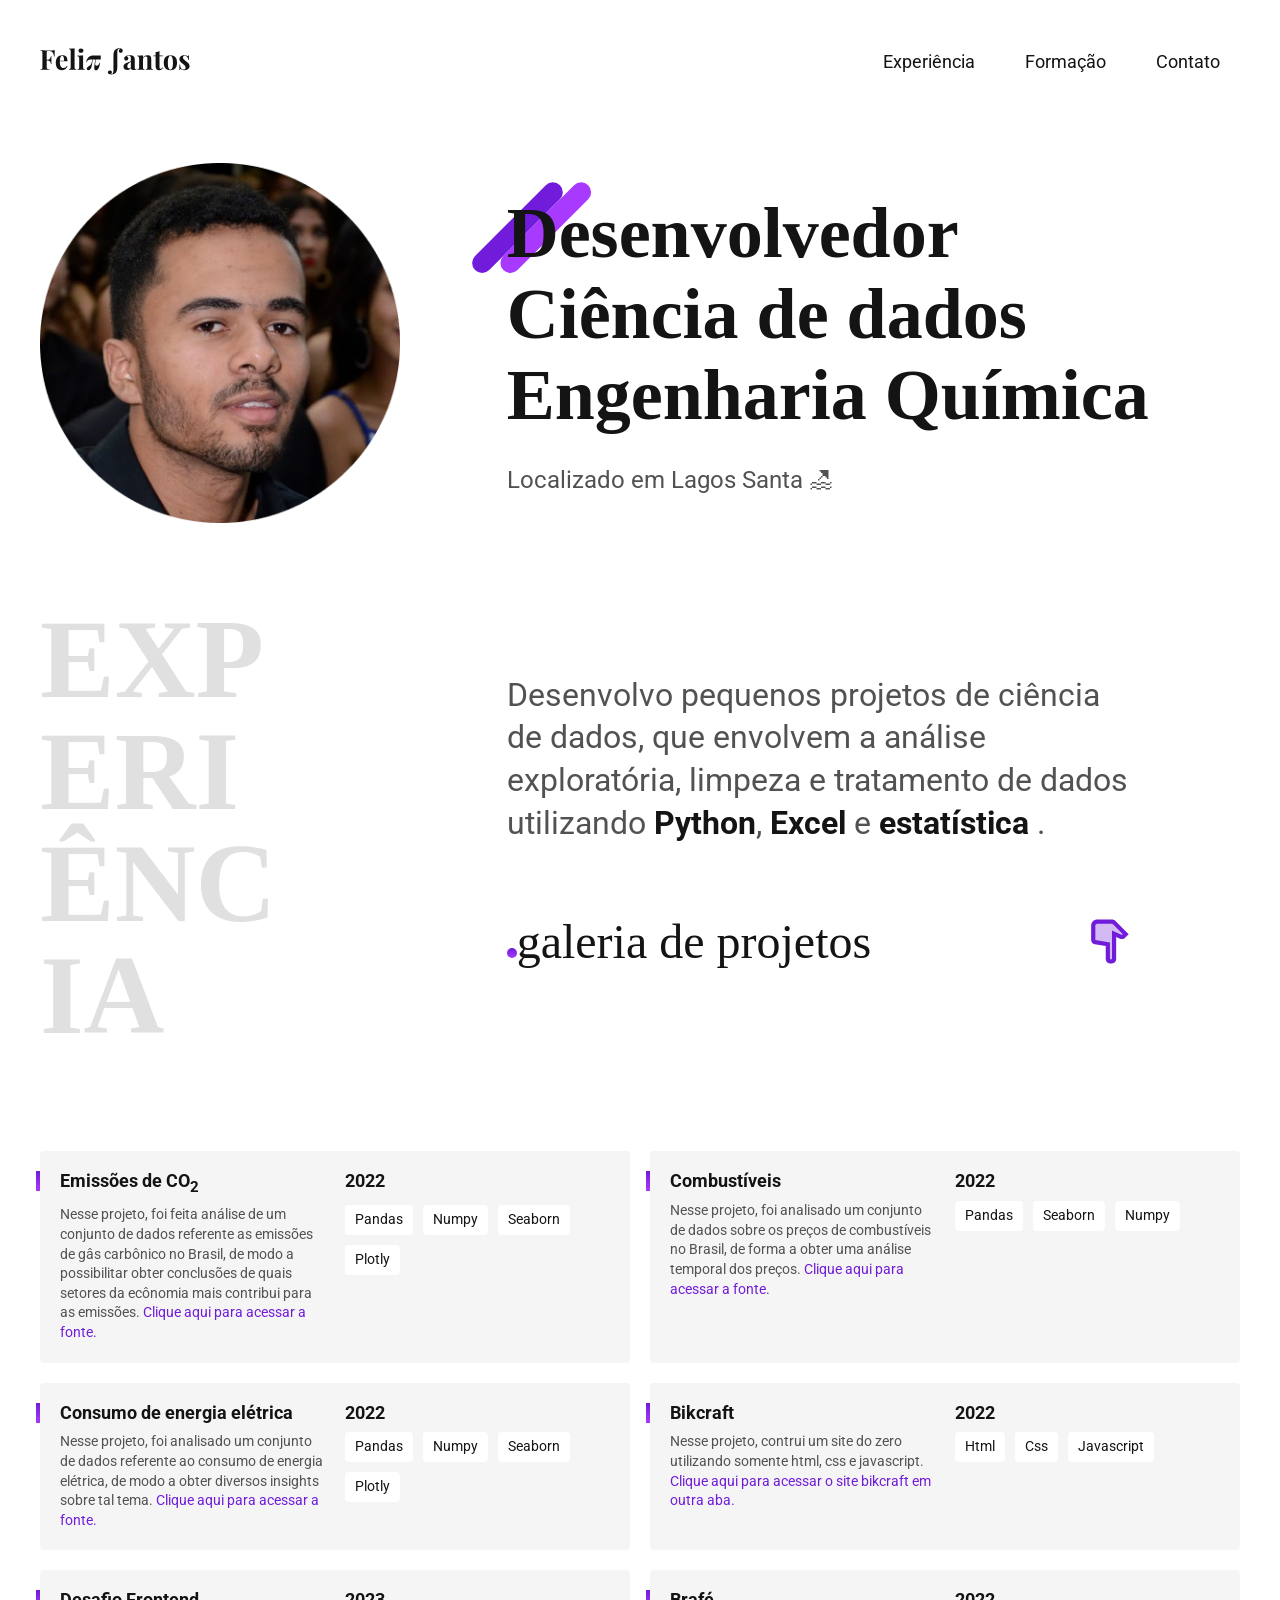
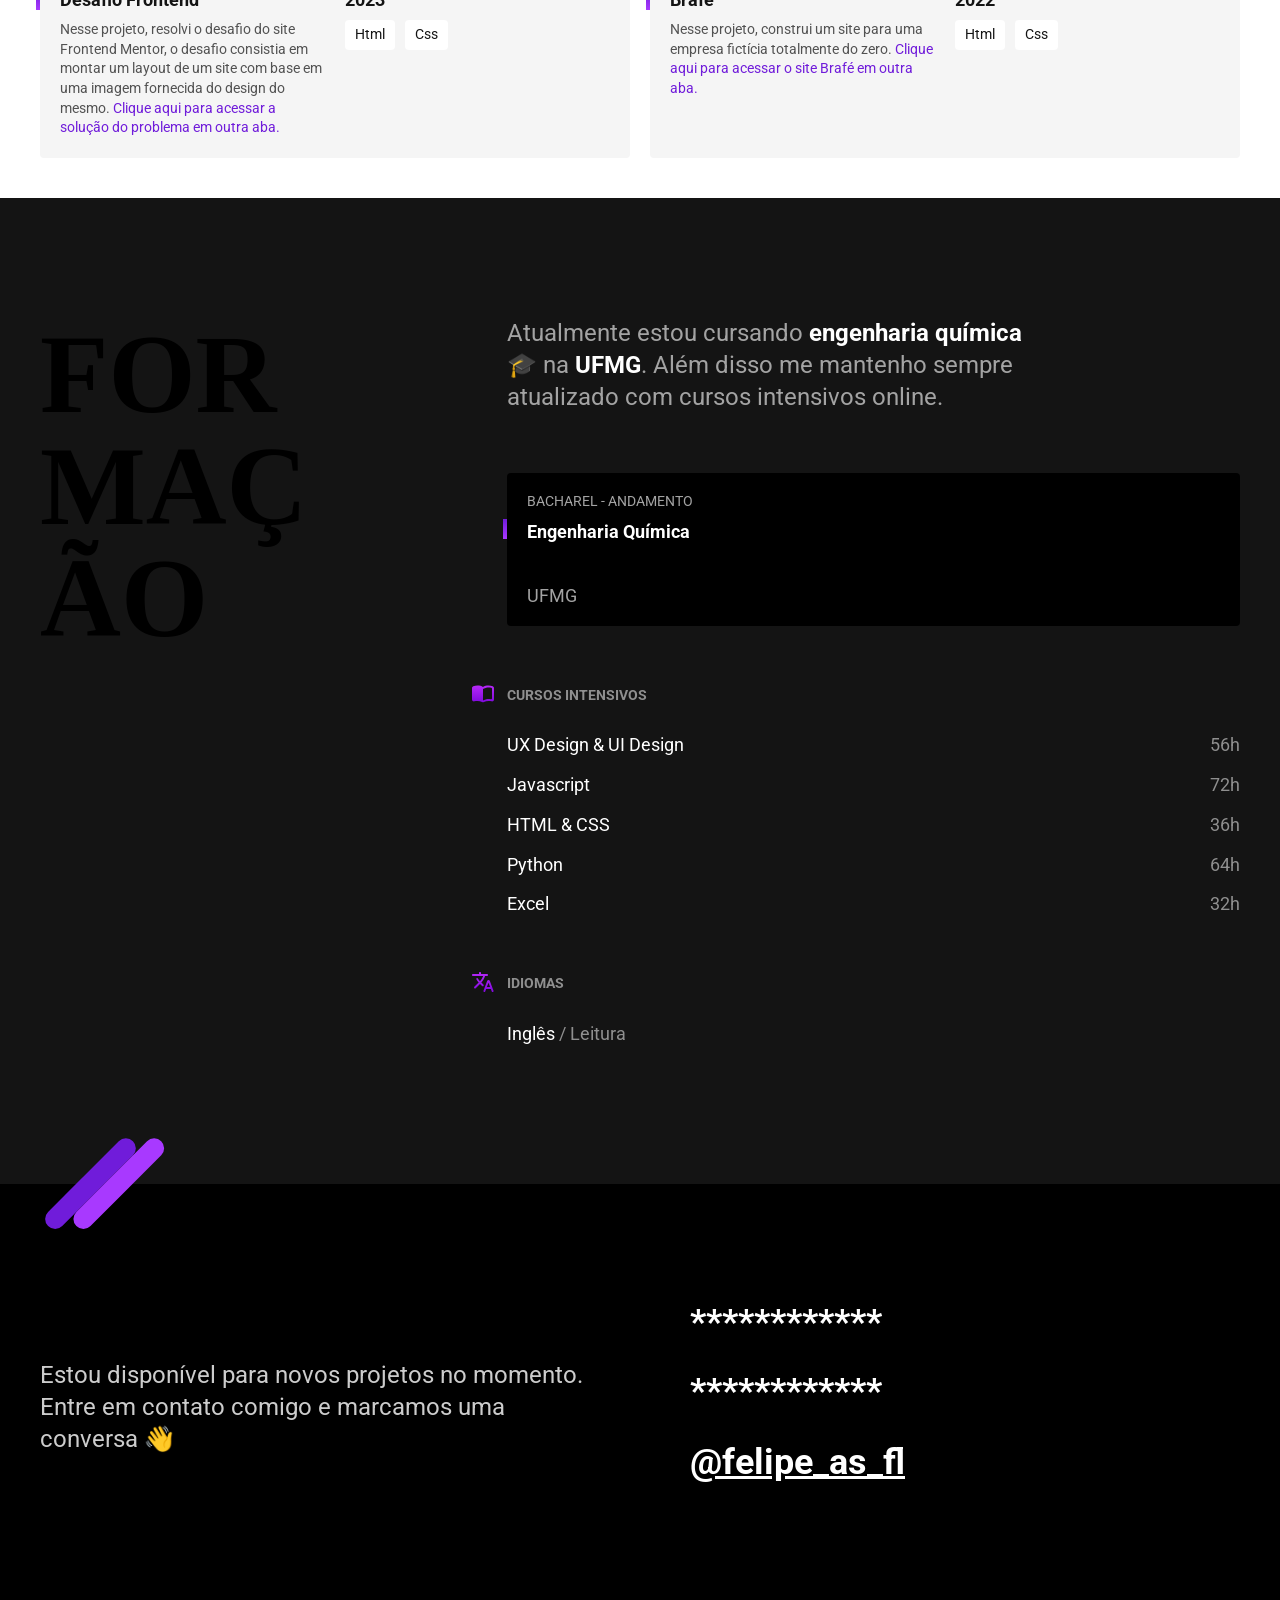
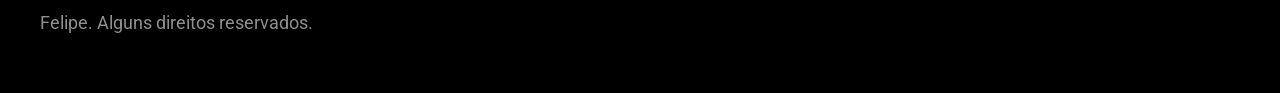
==== index.html @ a91b4594 "Add files via upload" ====
<!DOCTYPE html>
<html lang="pt-br">

<head>
  <meta charset="UTF-8">
  <meta name="viewport" content="width=device-width, initial-scale=1.0">
  <title>Felipe - Ciência de dados</title>
  <meta name="description" content="Desenvolvedor Front End e UX/UI Designer Localizado no Rio de Janeiro">
  <link rel="stylesheet" href="./css/style.css">
  <link rel="preconnect" href="https://fonts.googleapis.com">
  <link rel="preconnect" href="https://fonts.gstatic.com" crossorigin>
  <link href="https://fonts.googleapis.com/css2?family=Playfair+Display:wght@400;700&display=swap" rel="stylesheet">
  <link rel="shortcut icon" href="/img/favicon.svg" type="image/x-icon">
  <link rel="preconnect" href="https://fonts.googleapis.com">
  <link rel="preconnect" href="https://fonts.gstatic.com" crossorigin>
  <link href="https://fonts.googleapis.com/css2?family=Roboto:wght@400;700&display=swap" rel="stylesheet">
  <link rel="preconnect" href="https://fonts.googleapis.com">
  <link rel="preconnect" href="https://fonts.gstatic.com" crossorigin>
  <link href="https://fonts.googleapis.com/css2?family=Carter+One&display=swap" rel="stylesheet">

</head>

<body>
  <header class="header">
    <img src="./img/marca.svg" alt="Lobo" width="150" height="58">
    <nav>
      <ul class="header-menu">
        <li><a href="#experiencia">Experiência</a></li>
        <li><a href="#formacao">Formação</a></li>
        <li><a href="#contato">Contato</a></li>
      </ul>
    </nav>
  </header>

  <main class="introducao">
    <img src="./img/perfil.png" alt="Lobo Cinza" width="360" height="520">
    <div>
      <h1 class="titulo-pr">Desenvolvedor<br>Ciência de dados <br> Engenharia Química</h1>
      <p>Localizado em Lagos Santa 🏖</p>
    </div>
  </main>

  <section class="experiencia" id="experiencia" aria-label="Experiência">
    <div class="experiencia-subtitulo">
      <h2 class="subtitulo">Experiência</h2>
      <div>
        <p class="experiencia-texto">Desenvolvo pequenos projetos de ciência de dados, que envolvem a análise exploratória, limpeza e tratamento de dados utilizando <strong>Python</strong>, <strong>Excel</strong> e <strong>estatística </strong>.</p>
        <div class="ultimos-projetos-icon">
          <p class="ultimos-projetos titulo-pr"><span class="detalhe-uprgts"></span>galeria de projetos</p>
          <img src="/img/arrow.svg" alt="">
        </div>
      </div>
    </div>
    <div class="grid-experiencia">
      <div class="empresa">

        <h3 class="empresa-titulo">Emissões de CO<sub>2</sub></h3>
        <span class="empresa-titulo">2022</span>
        <p class="empresa-texto">Nesse projeto, foi feita análise de um conjunto de dados referente as emissões de gâs carbônico no Brasil, de modo a possibilitar obter conclusões de quais setores da ecônomia mais contribui para as emissões.<a href="https://basedosdados.org/dataset/6ea3e28a-42be-401a-a066-ad87ca931e69?table=3a7cb29a-0bdf-4f44-bab1-d27872e565ff" target="_blank"> Clique aqui para acessar a fonte.</a> </p>

        <ul class="empresa-habilidades">
          <li>Pandas</li>
          <li>Numpy</li>
          <li>Seaborn</li>

          <li>Plotly</li>
        </ul>
      </div>

      <div class="empresa">

        <h3 class="empresa-titulo">Combustíveis</h3>
        <span class="empresa-titulo">2022</span>
        <p class="empresa-texto">Nesse projeto, foi analisado um conjunto de dados sobre os preços de combustíveis no Brasil, de forma a obter uma análise temporal dos preços.<a href="https://basedosdados.org/dataset/6ea3e28a-42be-401a-a066-ad87ca931e69?table=3a7cb29a-0bdf-4f44-bab1-d27872e565ff" target="_blank"> Clique aqui para acessar a fonte.</a></p>
        <ul class="empresa-habilidades">
          <li>Pandas</li>
          <li>Seaborn</li>
          <li>Numpy</li>
        </ul>
      </div>

      <div class="empresa">

        <h3 class="empresa-titulo">Consumo de energia elétrica</h3>
        <span class="empresa-titulo">2022</span>
        <p class="empresa-texto">Nesse projeto, foi analisado um conjunto de dados referente ao consumo de energia elétrica, de modo a obter diversos insights sobre tal tema.<a href="https://basedosdados.org/dataset/3e31e540-81ba-4665-9e72-3f81c176adad?table=b955feef-1649-428b-ba46-bc891d2facc2" target="_blank"> Clique aqui para acessar a fonte.</a></p>
        <ul class="empresa-habilidades">
          <li>Pandas</li>
          <li>Numpy</li>
          <li>Seaborn</li>
          <li>Plotly</li>
        </ul>
      </div>
      <div class="empresa">

        <h3 class="empresa-titulo">Bikcraft</h3>
        <span class="empresa-titulo">2022</span>
        <p class="empresa-texto">Nesse projeto, contrui um site do zero utilizando somente html, css e javascript.<a href="/projetos/bikcraft-final/index.html" target="_blank"> Clique aqui para acessar o site bikcraft em outra aba.</a> </p>

        <ul class="empresa-habilidades">
          <li>Html</li>
          <li>Css</li>
          <li>Javascript</li>
        </ul>
      </div>
      <div class="empresa">

        <h3 class="empresa-titulo">Desafio Frontend </h3>
        <span class="empresa-titulo">2023</span>
        <p class="empresa-texto">Nesse projeto, resolvi o desafio do site Frontend Mentor, o desafio consistia em montar um layout de um site com base em uma imagem fornecida do design do mesmo.<a href='/projetos/results-summary-component-main/source/index.html' target="_blank"> Clique aqui para acessar a solução do problema em outra aba.</a> </p>

        <ul class="empresa-habilidades">
          <li>Html</li>
          <li>Css</li>

        </ul>
      </div>
      <div class="empresa">

        <h3 class="empresa-titulo">Brafé </h3>
        <span class="empresa-titulo">2022</span>
        <p class="empresa-texto">Nesse projeto, construi um site para uma empresa fictícia totalmente do zero.<a href="/projetos/brafe-1-flexbox/index.html" target="_blank"> Clique aqui para acessar o site Brafé em outra aba.</a> </p>

        <ul class="empresa-habilidades">
          <li>Html</li>
          <li>Css</li>

        </ul>
      </div>

    </div>
  </section>

  <section class="formacao" id="formacao" aria-label="Formação">
    <div class="formacao-container">
      <h2 class="subtitulo">Formação</h2>

      <div>
        <p class="formacao-texto">
          Atualmente estou cursando <strong>engenharia química</strong> 🎓 na <strong>UFMG</strong>. Além disso me mantenho sempre atualizado com cursos intensivos online.
        </p>

        <ul class="faculdade-lista">
          <li class="faculdade">
            <span class="faculdade-tipo">Bacharel - andamento</span>
            <h3 class="faculdade-curso">Engenharia Química</h3>
            <span class="faculdade-instituicao">UFMG</span>
          </li>

        </ul>

        <div class="formacao-extra">
          <div class="cursos">
            <h3>Cursos Intensivos</h3>
            <ul>
              <li>UX Design & UI Design <span>56h</span></li>
              <li>Javascript<span>72h</span></li>
              <li>HTML & CSS<span>36h</span></li>
              <li>Python<span>64h</span></li>
              <li>Excel<span>32h</span></li>
            </ul>
          </div>
          <div class="idiomas">
            <h3>Idiomas</h3>
            <ul>
              <li>Inglês <span>/ Leitura</span></li>

            </ul>
          </div>
        </div>
      </div>
    </div>
  </section>

  <footer class="footer" id="contato">
    <div class="footer-container">
      <p class="footer-texto">Estou disponível para novos projetos no momento. Entre em contato comigo e marcamos uma conversa 👋</p>
      <ul class="footer-contato">
        <li>************</li>
        <li>************</li>
        <li><a href="/">@felipe_as_fl</a></li>
      </ul>
      <p class="footer-copy">Felipe. Alguns direitos reservados.</p>
    </div>
  </footer>

</body>

</html>
---- css/style.css ----
@import "./global.css";
@import "./header.css";
@import "./introducao.css";
@import "./experiencia.css";
@import "./formacao.css";
@import "./footer.css";
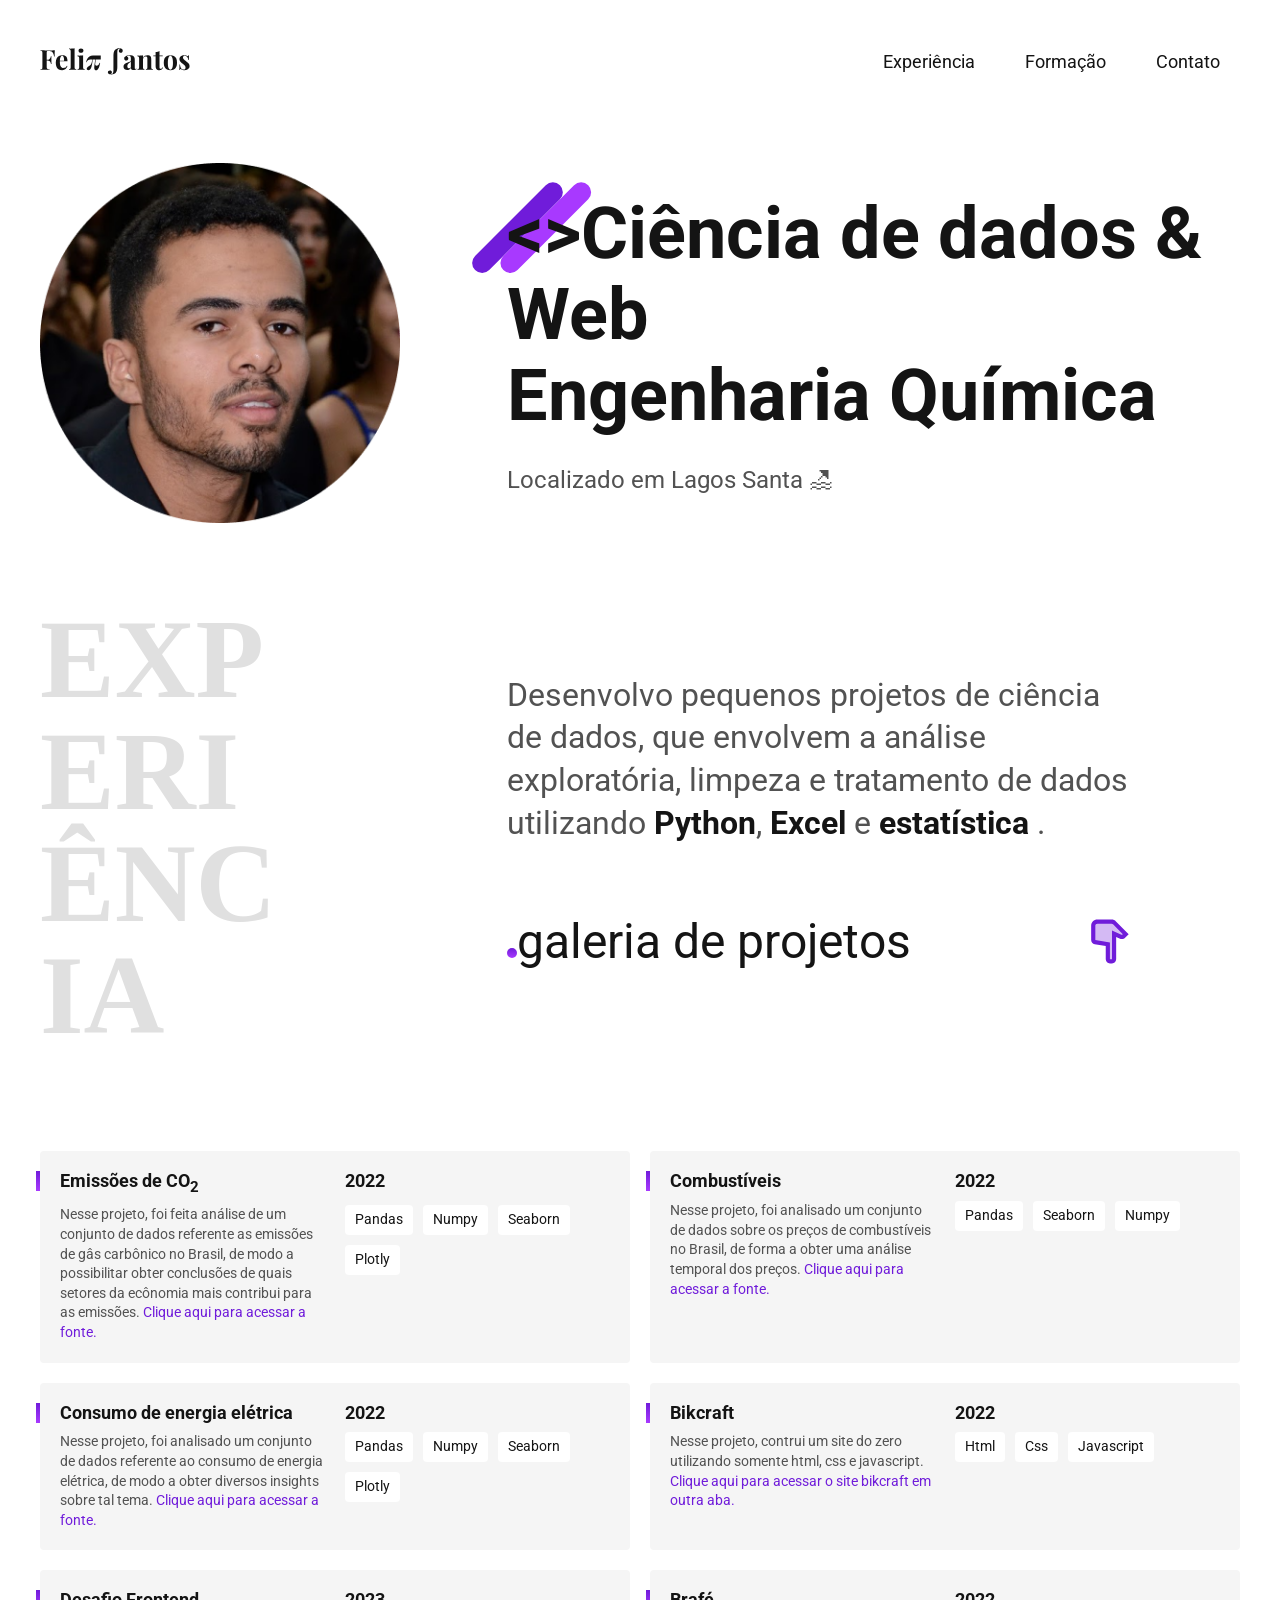
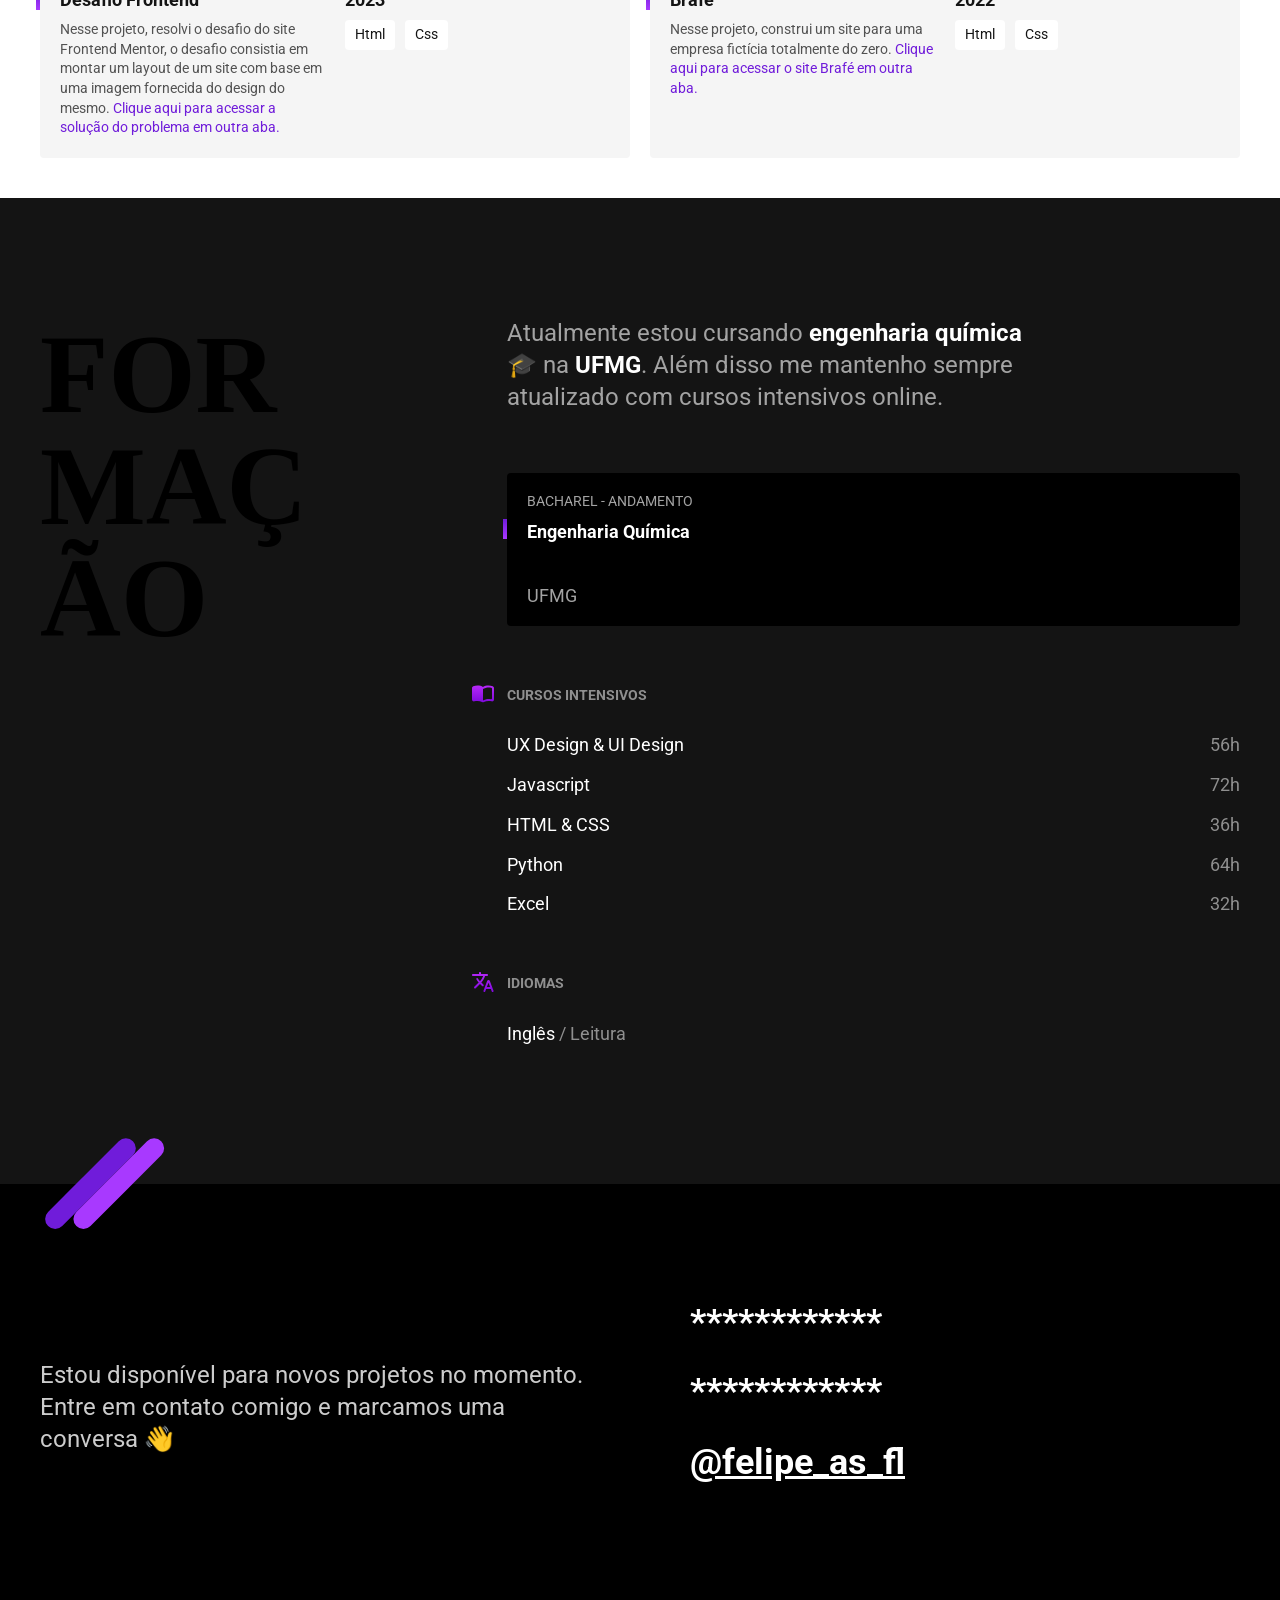
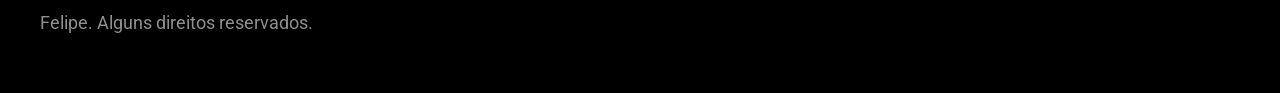
==== commit 55d32a3c: "Update index.html" ====
--- a/index.html
+++ b/index.html
@@ -4,13 +4,13 @@
 <head>
   <meta charset="UTF-8">
   <meta name="viewport" content="width=device-width, initial-scale=1.0">
-  <title>Felipe - Ciência de dados</title>
+  <title>Felipe Santos</title>
   <meta name="description" content="Desenvolvedor Front End e UX/UI Designer Localizado no Rio de Janeiro">
   <link rel="stylesheet" href="./css/style.css">
   <link rel="preconnect" href="https://fonts.googleapis.com">
   <link rel="preconnect" href="https://fonts.gstatic.com" crossorigin>
   <link href="https://fonts.googleapis.com/css2?family=Playfair+Display:wght@400;700&display=swap" rel="stylesheet">
-  <link rel="shortcut icon" href="/img/favicon.svg" type="image/x-icon">
+  <link rel="shortcut icon" href="./img/favicon.svg" type="image/x-icon">
   <link rel="preconnect" href="https://fonts.googleapis.com">
   <link rel="preconnect" href="https://fonts.gstatic.com" crossorigin>
   <link href="https://fonts.googleapis.com/css2?family=Roboto:wght@400;700&display=swap" rel="stylesheet">
@@ -35,7 +35,7 @@
   <main class="introducao">
     <img src="./img/perfil.png" alt="Lobo Cinza" width="360" height="520">
     <div>
-      <h1 class="titulo-pr">Desenvolvedor<br>Ciência de dados <br> Engenharia Química</h1>
+      <h1><>Ciência de dados & Web <br> Engenharia Química</h1>
       <p>Localizado em Lagos Santa 🏖</p>
     </div>
   </main>
@@ -47,7 +47,7 @@
         <p class="experiencia-texto">Desenvolvo pequenos projetos de ciência de dados, que envolvem a análise exploratória, limpeza e tratamento de dados utilizando <strong>Python</strong>, <strong>Excel</strong> e <strong>estatística </strong>.</p>
         <div class="ultimos-projetos-icon">
           <p class="ultimos-projetos titulo-pr"><span class="detalhe-uprgts"></span>galeria de projetos</p>
-          <img src="/img/arrow.svg" alt="">
+          <img src="./img/arrow.svg" alt="">
         </div>
       </div>
     </div>
@@ -95,7 +95,7 @@
 
         <h3 class="empresa-titulo">Bikcraft</h3>
         <span class="empresa-titulo">2022</span>
-        <p class="empresa-texto">Nesse projeto, contrui um site do zero utilizando somente html, css e javascript.<a href="/projetos/bikcraft-final/index.html" target="_blank"> Clique aqui para acessar o site bikcraft em outra aba.</a> </p>
+        <p class="empresa-texto">Nesse projeto, contrui um site do zero utilizando somente html, css e javascript.<a href="./projetos/bikcraft-final/index.html" target="_blank"> Clique aqui para acessar o site bikcraft em outra aba.</a> </p>
 
         <ul class="empresa-habilidades">
           <li>Html</li>
@@ -107,7 +107,7 @@
 
         <h3 class="empresa-titulo">Desafio Frontend </h3>
         <span class="empresa-titulo">2023</span>
-        <p class="empresa-texto">Nesse projeto, resolvi o desafio do site Frontend Mentor, o desafio consistia em montar um layout de um site com base em uma imagem fornecida do design do mesmo.<a href='/projetos/results-summary-component-main/source/index.html' target="_blank"> Clique aqui para acessar a solução do problema em outra aba.</a> </p>
+        <p class="empresa-texto">Nesse projeto, resolvi o desafio do site Frontend Mentor, o desafio consistia em montar um layout de um site com base em uma imagem fornecida do design do mesmo.<a href='./projetos/results-summary-component-main/source/index.html' target="_blank"> Clique aqui para acessar a solução do problema em outra aba.</a> </p>
 
         <ul class="empresa-habilidades">
           <li>Html</li>
@@ -119,7 +119,7 @@
 
         <h3 class="empresa-titulo">Brafé </h3>
         <span class="empresa-titulo">2022</span>
-        <p class="empresa-texto">Nesse projeto, construi um site para uma empresa fictícia totalmente do zero.<a href="/projetos/brafe-1-flexbox/index.html" target="_blank"> Clique aqui para acessar o site Brafé em outra aba.</a> </p>
+        <p class="empresa-texto">Nesse projeto, construi um site para uma empresa fictícia totalmente do zero.<a href="./projetos/brafe-1-flexbox/index.html" target="_blank"> Clique aqui para acessar o site Brafé em outra aba.</a> </p>
 
         <ul class="empresa-habilidades">
           <li>Html</li>
@@ -186,4 +186,4 @@
 
 </body>
 
-</html>+</html>
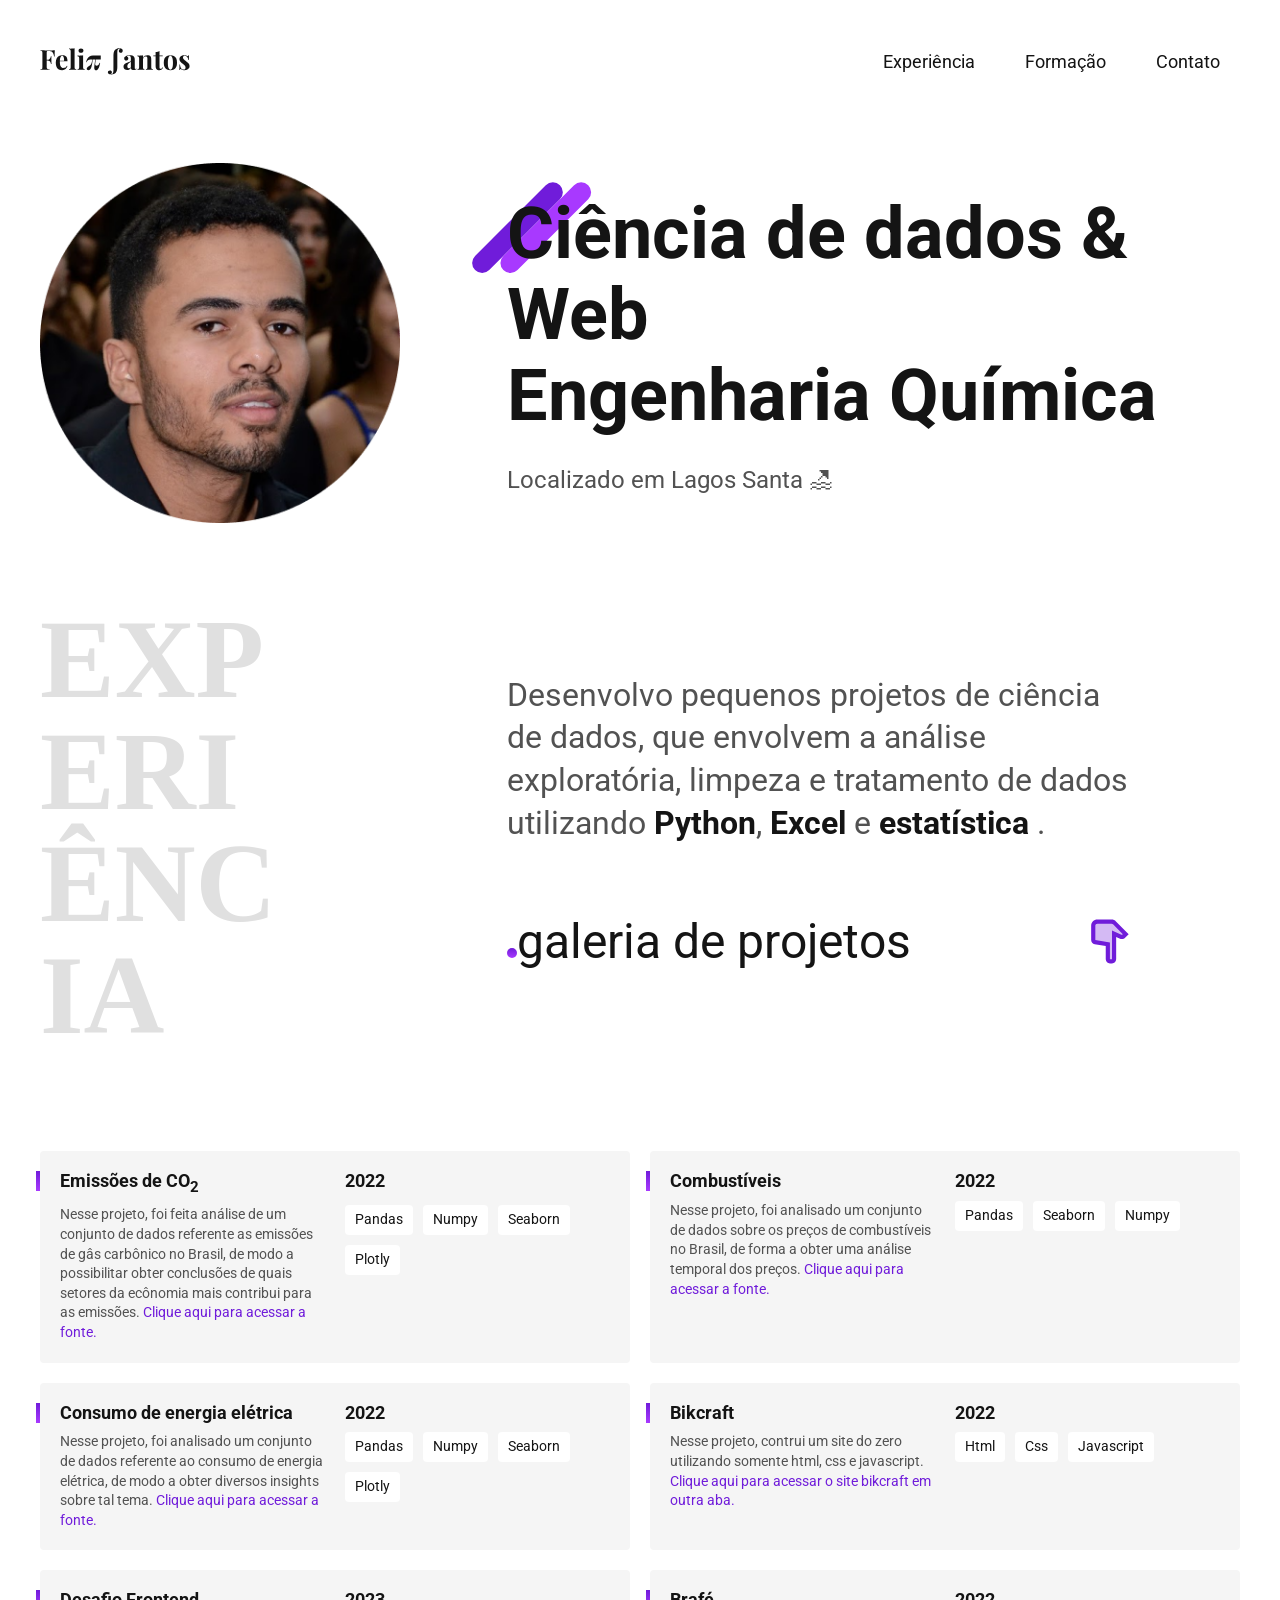
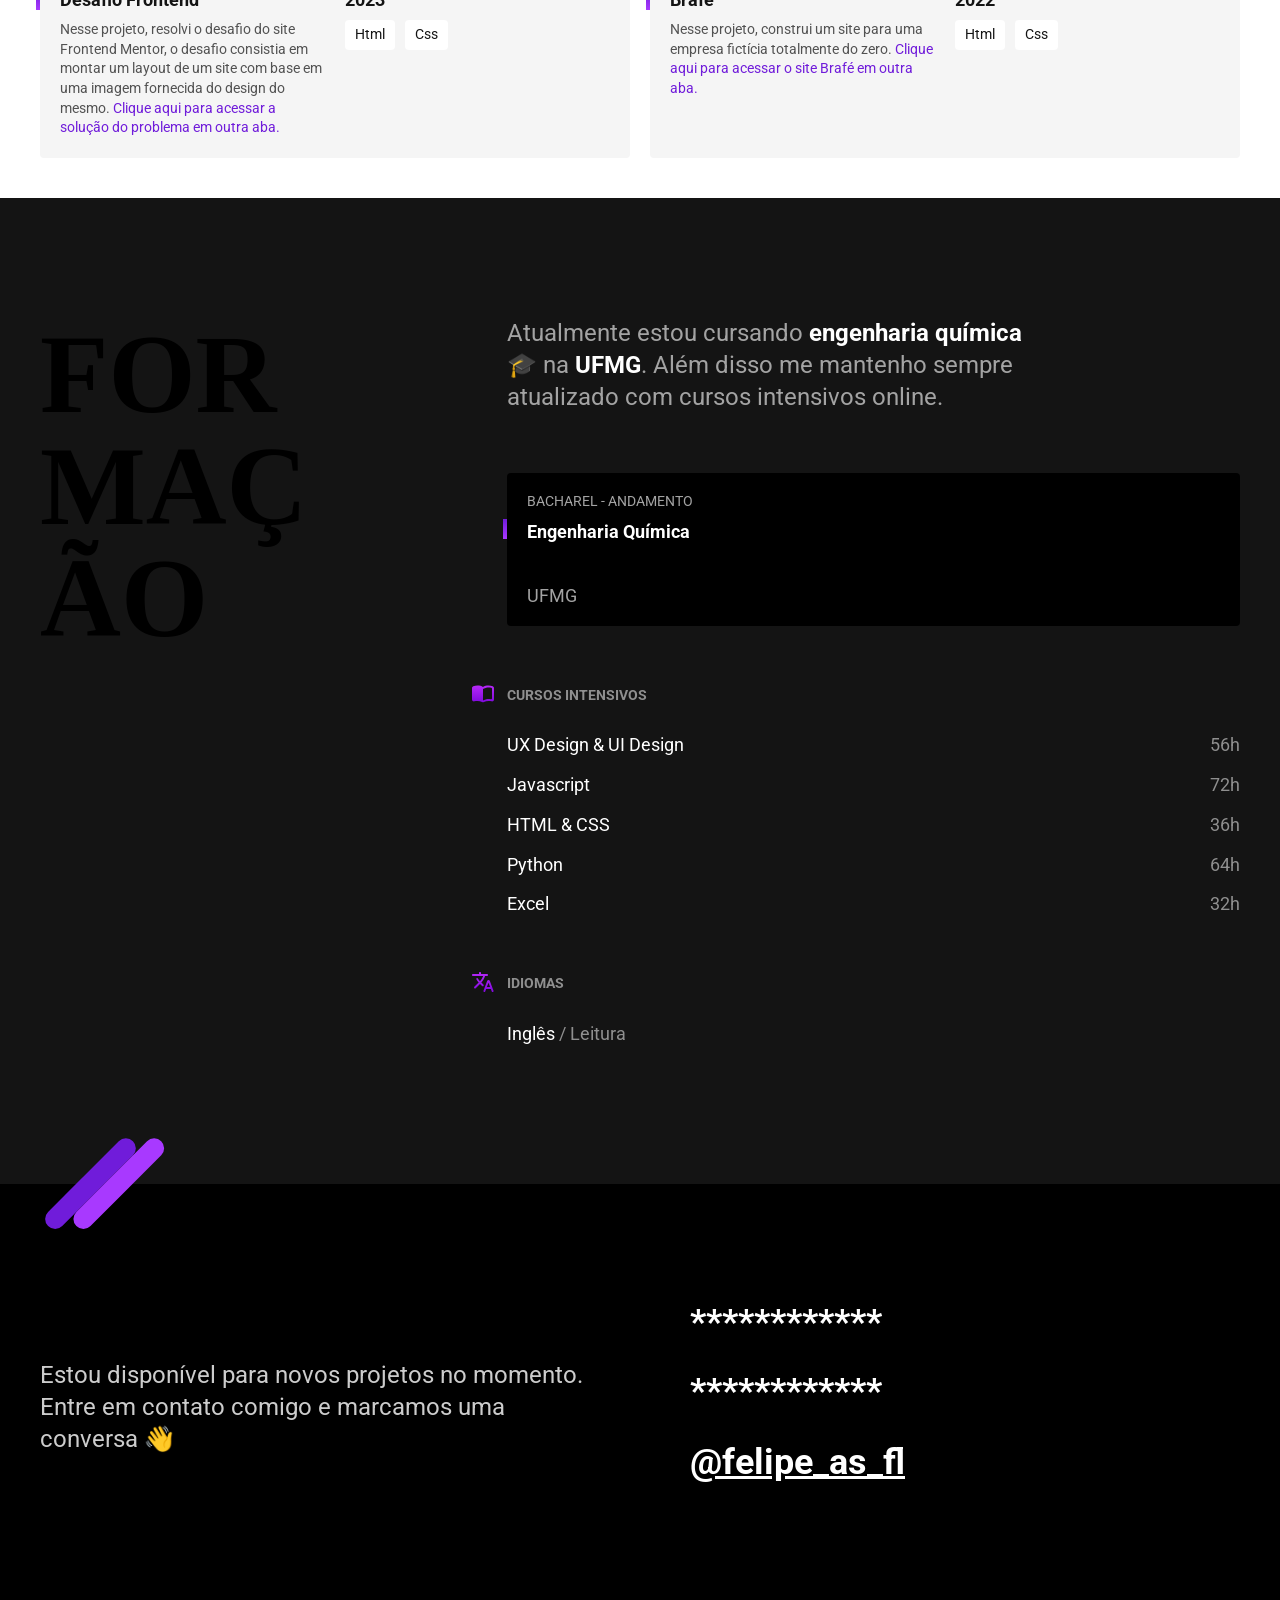
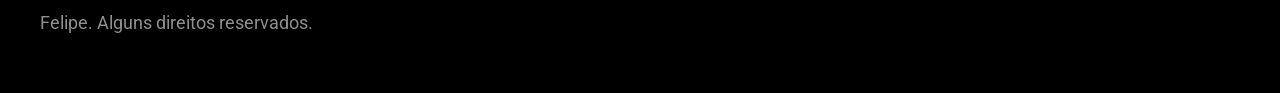
==== commit 90428bfc: "Update index.html" ====
--- a/index.html
+++ b/index.html
@@ -35,7 +35,7 @@
   <main class="introducao">
     <img src="./img/perfil.png" alt="Lobo Cinza" width="360" height="520">
     <div>
-      <h1><>Ciência de dados & Web <br> Engenharia Química</h1>
+      <h1>Ciência de dados & Web <br> Engenharia Química</h1>
       <p>Localizado em Lagos Santa 🏖</p>
     </div>
   </main>
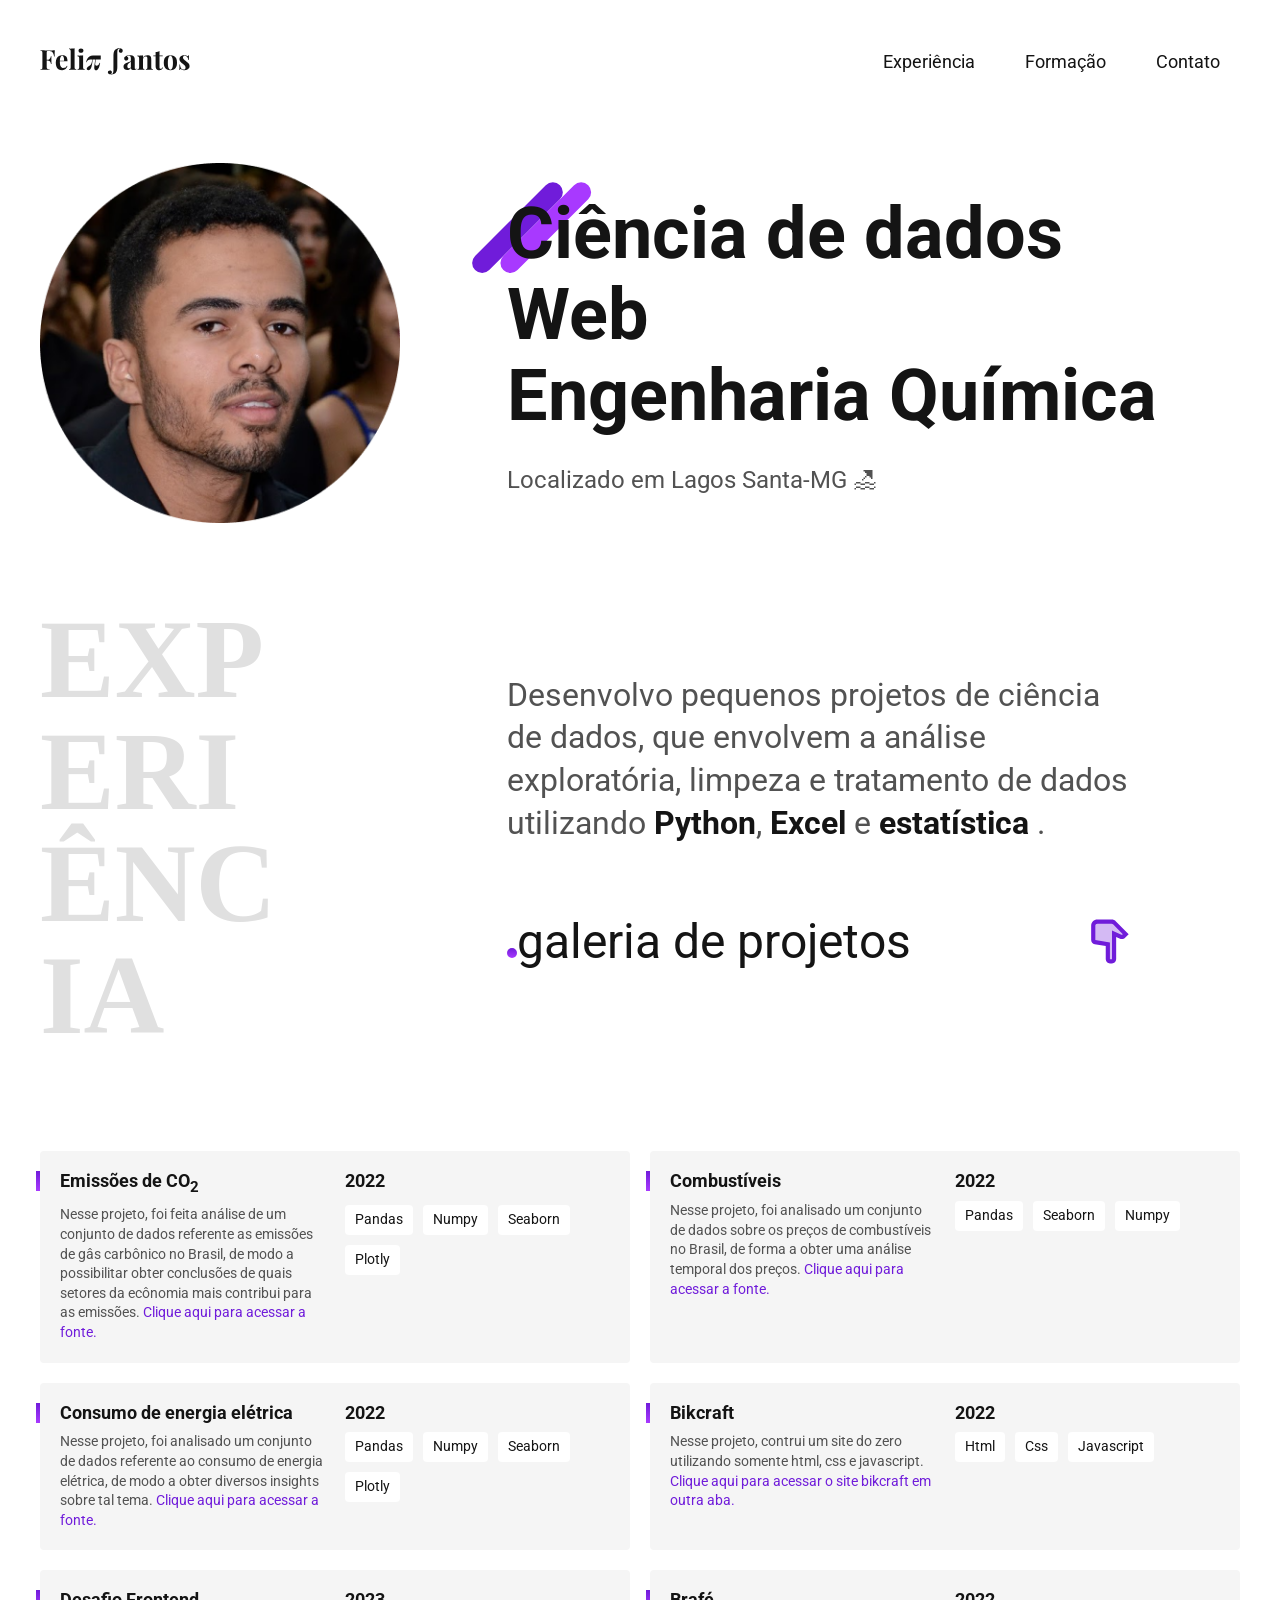
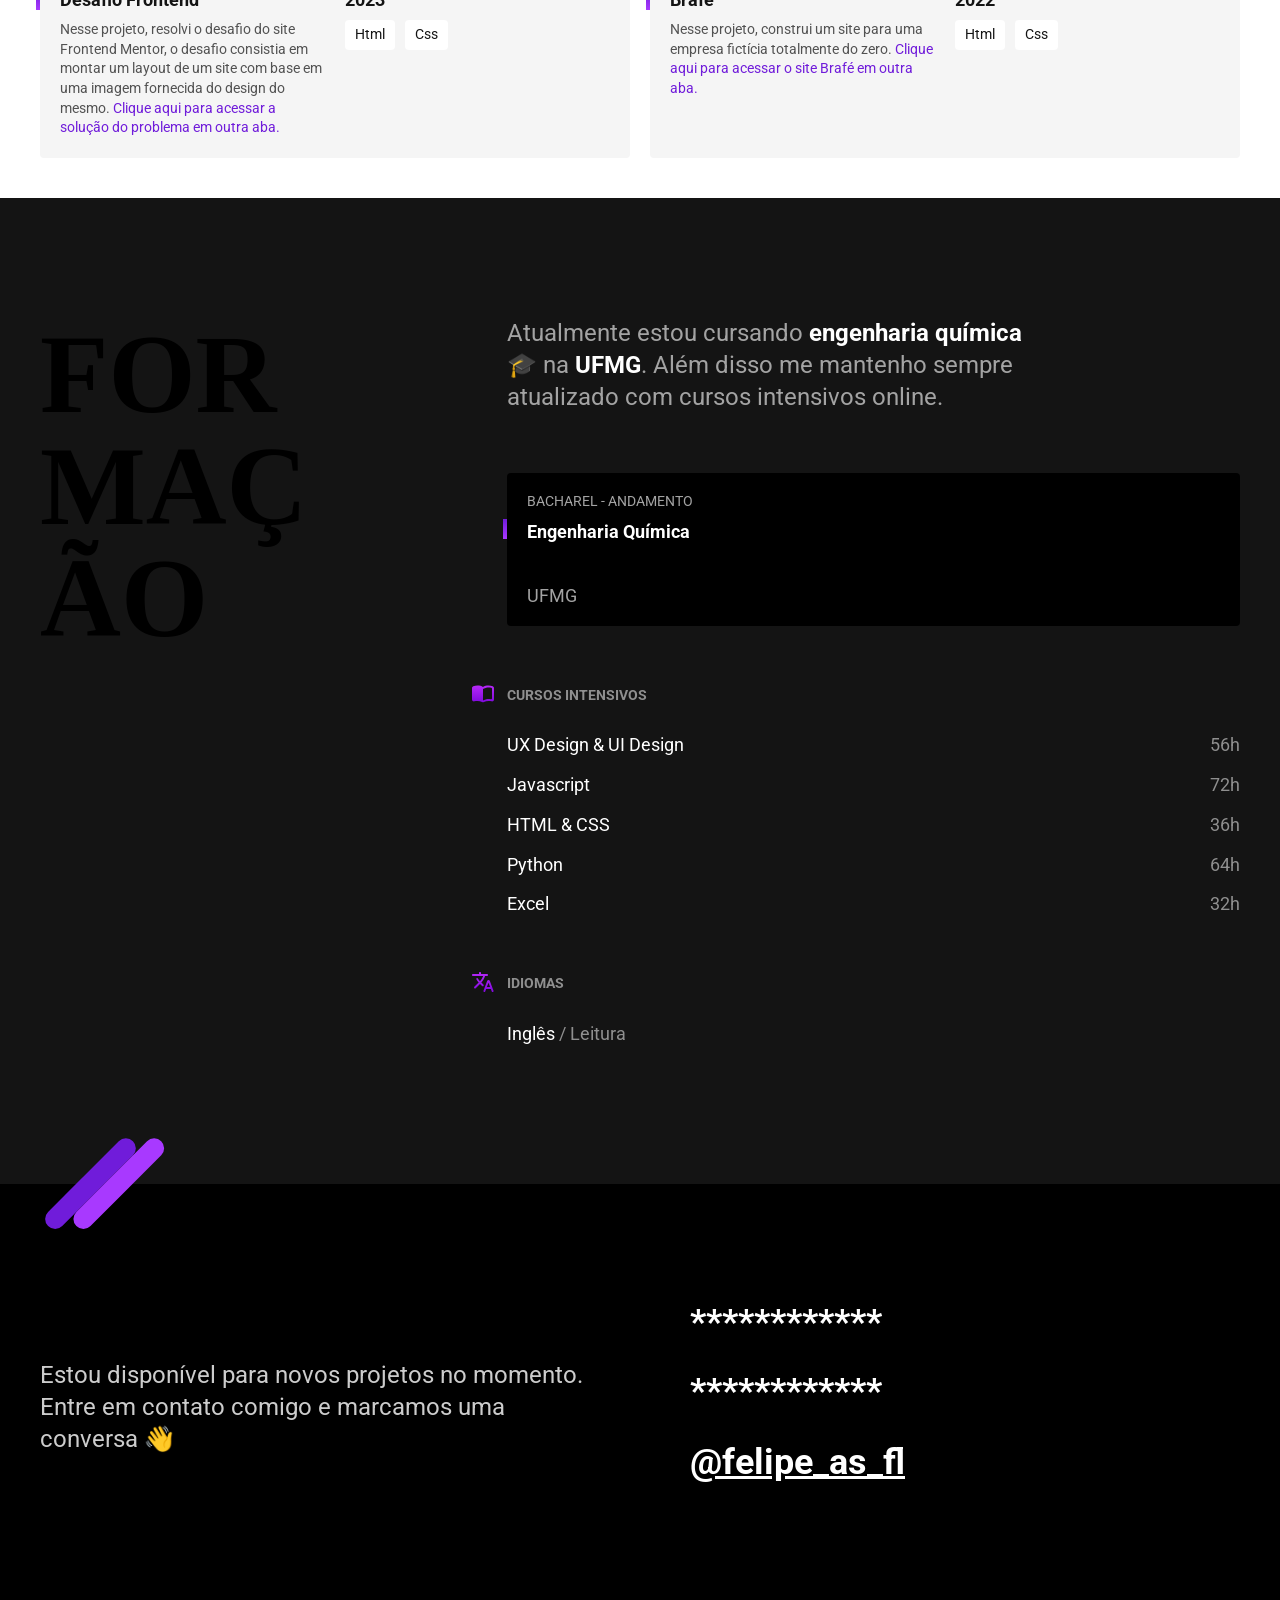
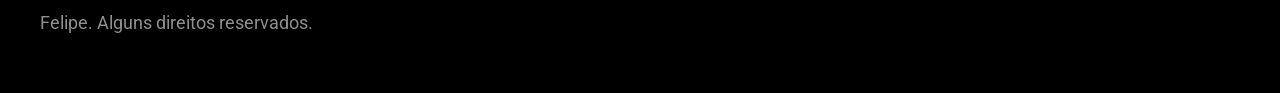
==== commit c7ae4f53: "Update index.html" ====
--- a/index.html
+++ b/index.html
@@ -35,8 +35,8 @@
   <main class="introducao">
     <img src="./img/perfil.png" alt="Lobo Cinza" width="360" height="520">
     <div>
-      <h1>Ciência de dados & Web <br> Engenharia Química</h1>
-      <p>Localizado em Lagos Santa 🏖</p>
+      <h1>Ciência de dados <br> Web <br> Engenharia Química</h1>
+      <p>Localizado em Lagos Santa-MG 🏖</p>
     </div>
   </main>
 
